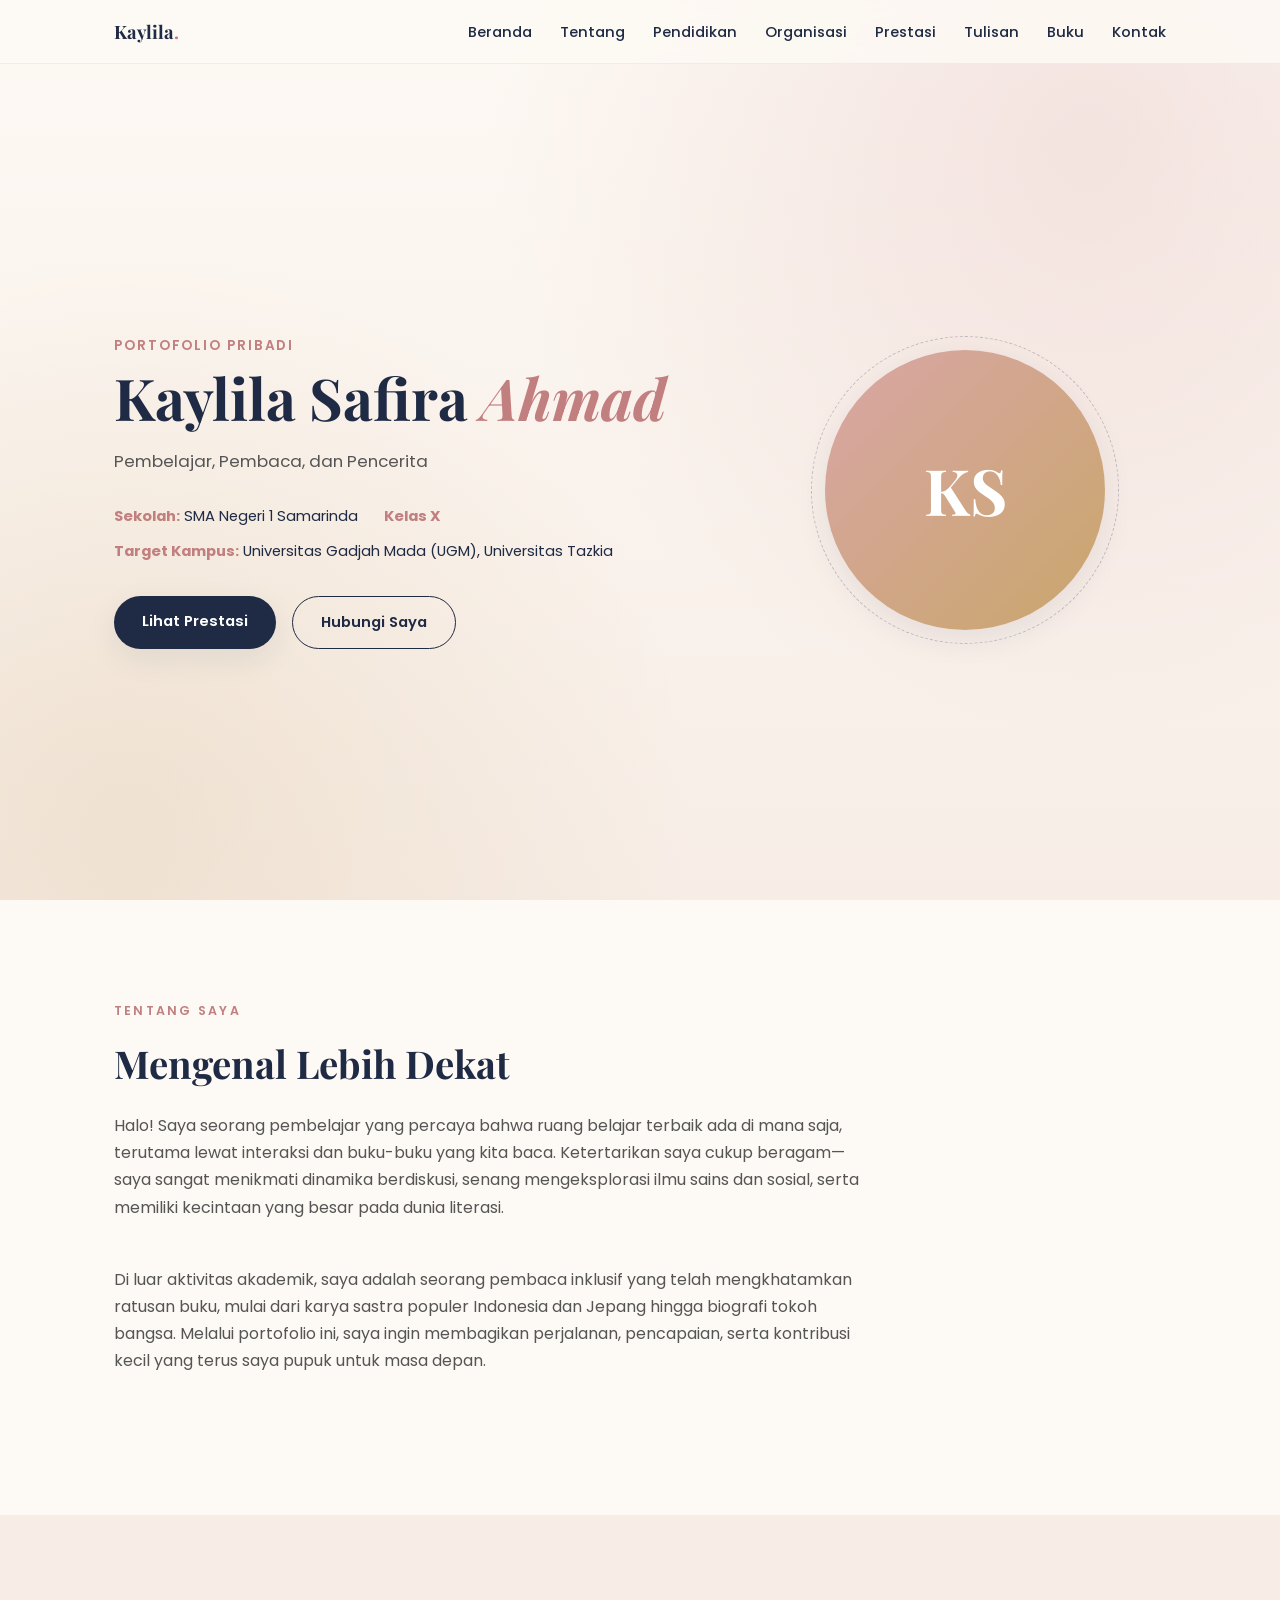
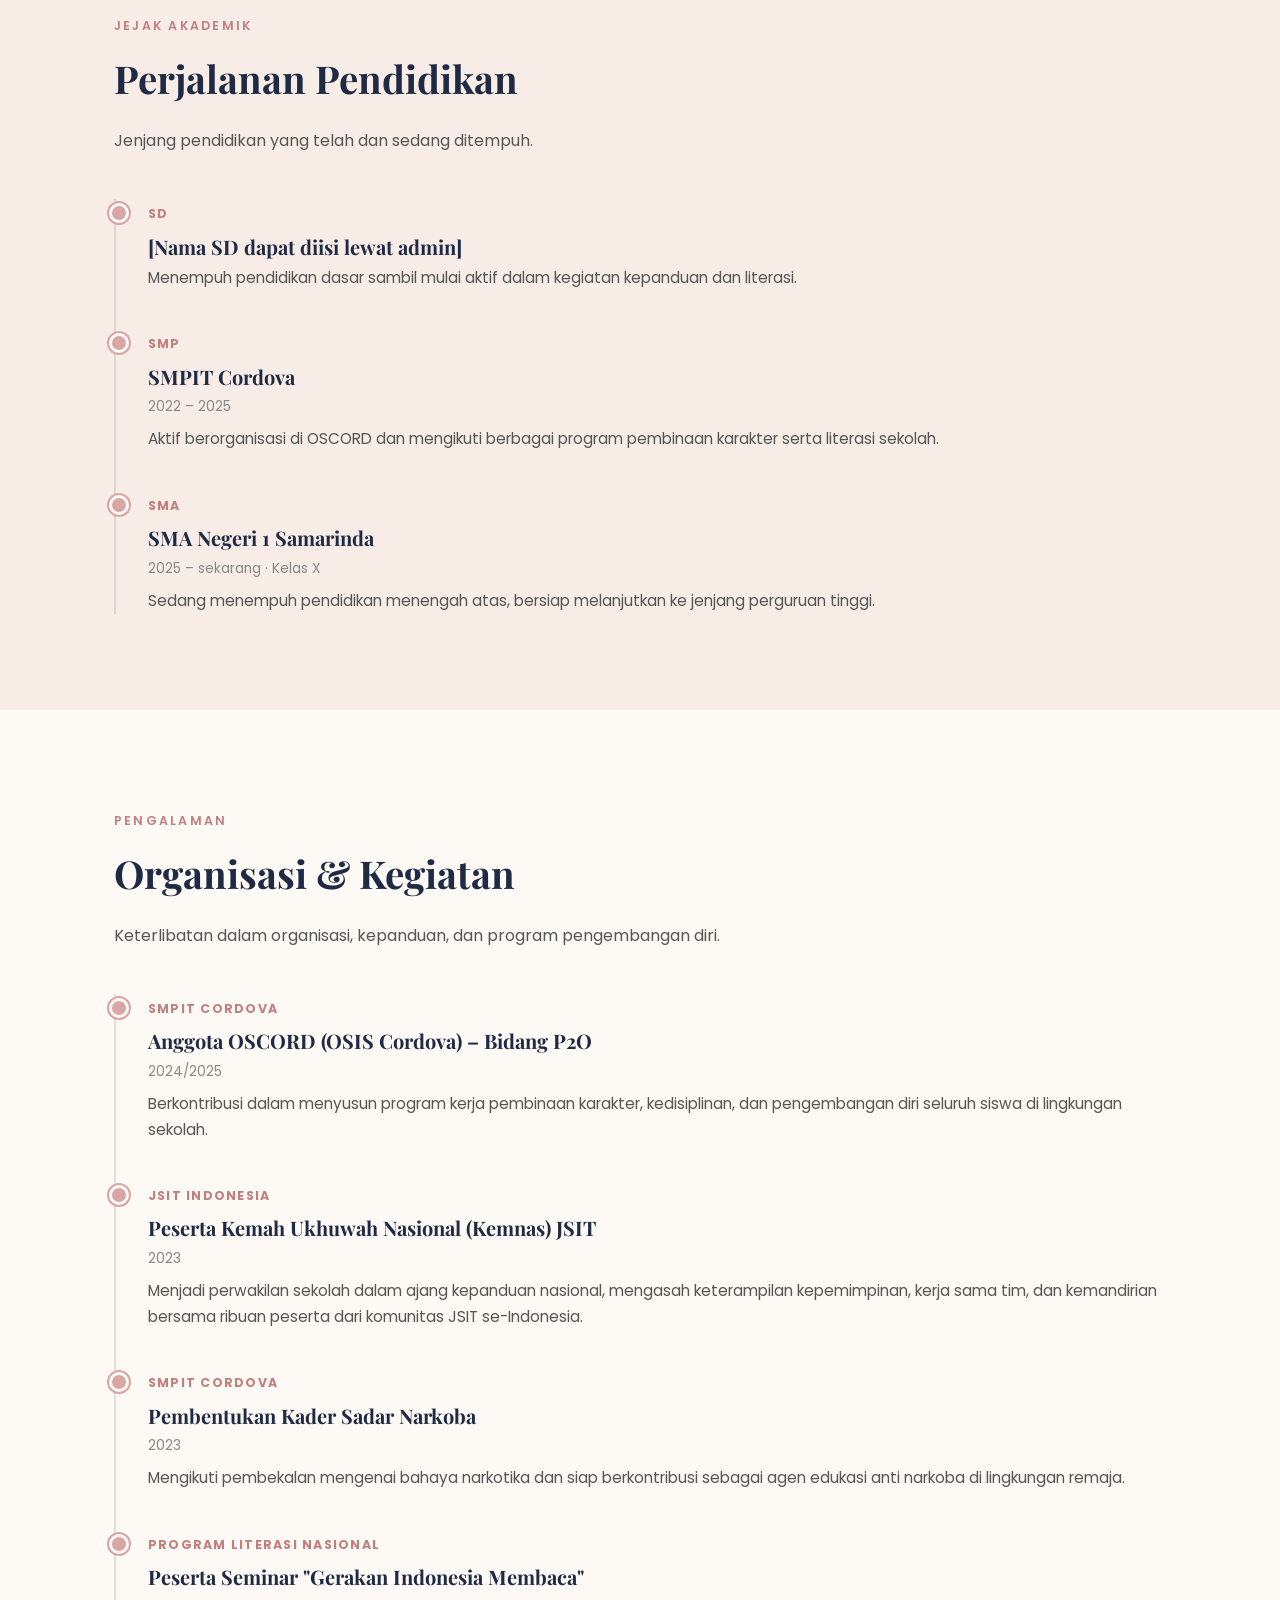
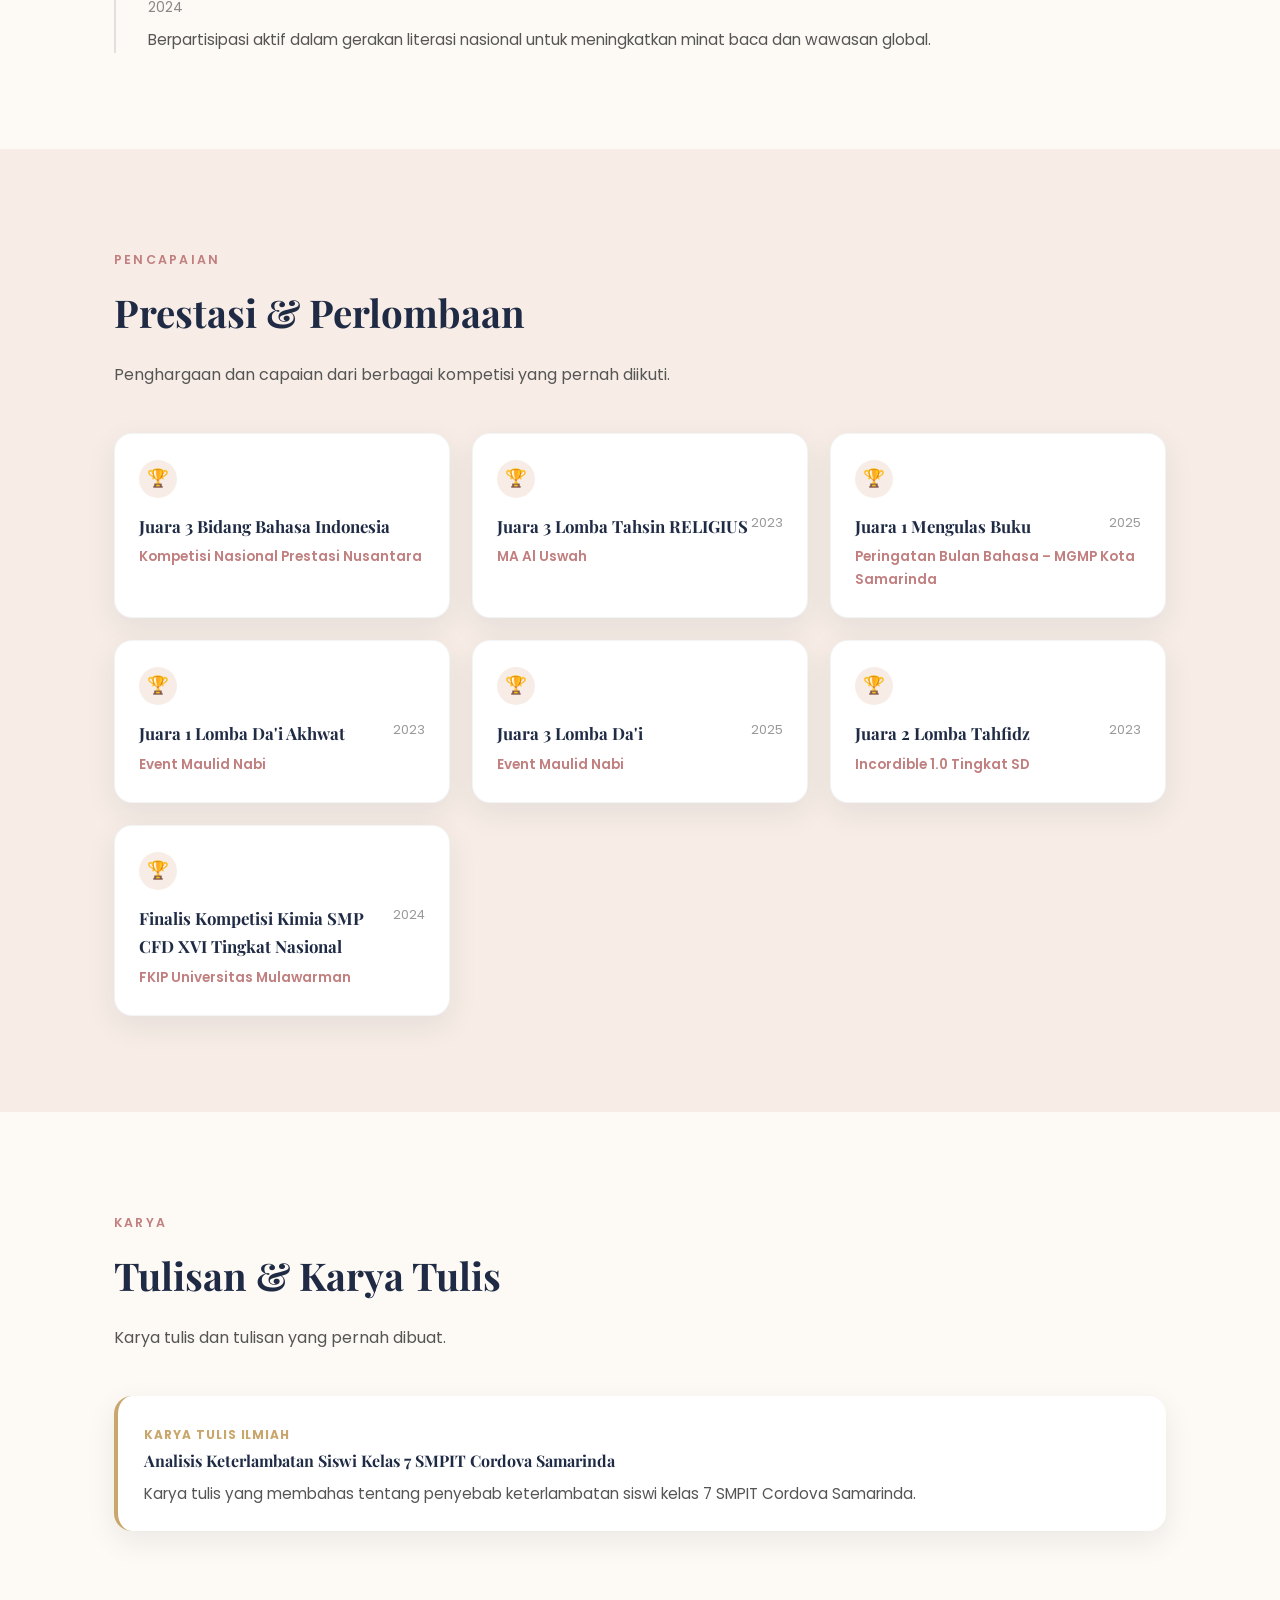
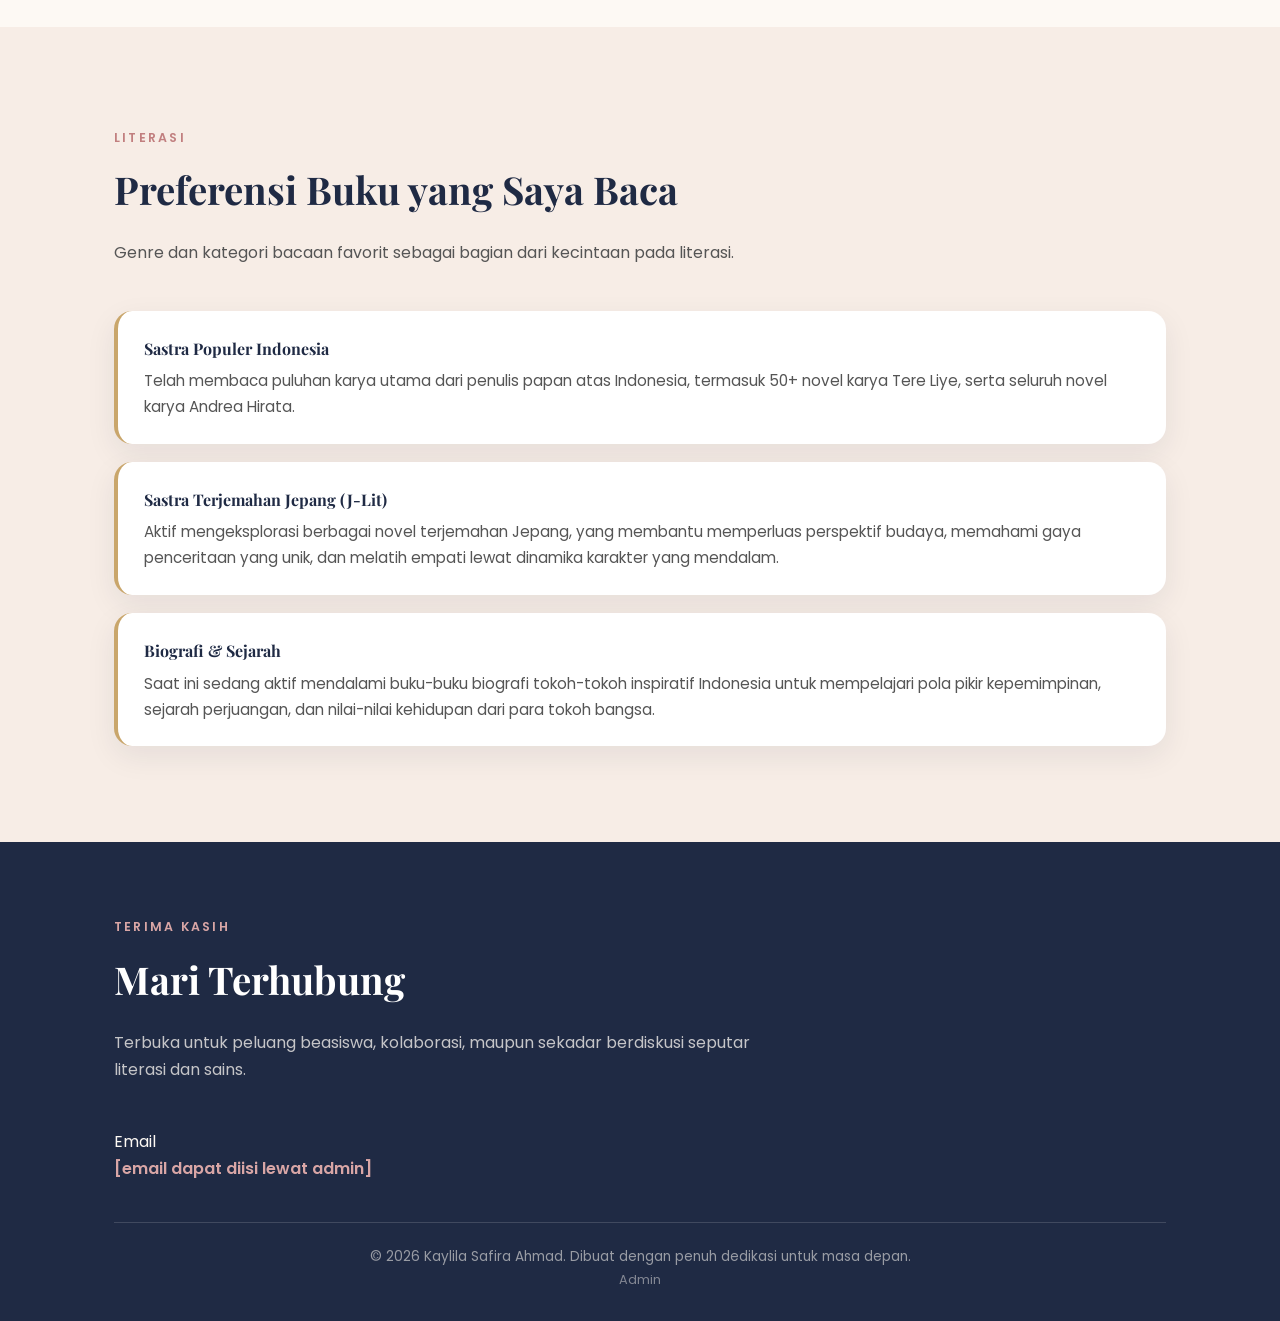
==== index.html @ 3840104f "Initial commit: website portofolio Kaylila" ====
<!DOCTYPE html>
<html lang="id">
<head>
<meta charset="UTF-8">
<meta name="viewport" content="width=device-width, initial-scale=1.0">
<title>Kaylila Safira Ahmad — Portofolio</title>
<meta name="description" content="Portofolio pencapaian dan prestasi akademik Kaylila Safira Ahmad.">
<link rel="preconnect" href="https://fonts.googleapis.com">
<link href="https://fonts.googleapis.com/css2?family=Playfair+Display:wght@600;700&family=Poppins:wght@300;400;500;600;700&display=swap" rel="stylesheet">
<link rel="stylesheet" href="style.css">
</head>
<body>

<nav class="navbar">
  <div class="nav-inner">
    <div class="nav-brand">Kaylila<span>.</span></div>
    <ul class="nav-links" id="navLinks">
      <li><a href="#beranda">Beranda</a></li>
      <li><a href="#tentang">Tentang</a></li>
      <li><a href="#pendidikan">Pendidikan</a></li>
      <li><a href="#organisasi">Organisasi</a></li>
      <li><a href="#prestasi">Prestasi</a></li>
      <li><a href="#tulisan">Tulisan</a></li>
      <li><a href="#buku">Buku</a></li>
      <li><a href="#kontak">Kontak</a></li>
    </ul>
    <button class="nav-toggle" id="navToggle">&#9776;</button>
  </div>
</nav>

<header class="hero" id="beranda">
  <div class="container">
    <div>
      <span class="hero-eyebrow">Portofolio Pribadi</span>
      <h1 id="heroName">Kaylila Safira <span class="accent">Ahmad</span></h1>
      <p id="heroTagline">Pembelajar, pembaca, dan pencerita.</p>
      <div class="hero-meta" id="heroMeta"></div>
      <div class="btn-row">
        <a href="#prestasi" class="btn btn-primary">Lihat Prestasi</a>
        <a href="#kontak" class="btn btn-outline">Hubungi Saya</a>
      </div>
    </div>
    <div class="hero-photo-wrap">
      <div class="hero-photo" id="heroPhoto"><span class="initials">KS</span></div>
    </div>
  </div>
</header>

<section class="section" id="tentang">
  <div class="container">
    <span class="eyebrow">Tentang Saya</span>
    <h2 class="section-title">Mengenal Lebih Dekat</h2>
    <p class="section-desc" id="aboutIntro" style="max-width:760px;"></p>
    <p class="section-desc" id="aboutMore" style="max-width:760px;"></p>
  </div>
</section>

<section class="section section-alt" id="pendidikan">
  <div class="container">
    <span class="eyebrow">Jejak Akademik</span>
    <h2 class="section-title">Perjalanan Pendidikan</h2>
    <p class="section-desc">Jenjang pendidikan yang telah dan sedang ditempuh.</p>
    <div class="timeline" id="educationTimeline"></div>
  </div>
</section>

<section class="section" id="organisasi">
  <div class="container">
    <span class="eyebrow">Pengalaman</span>
    <h2 class="section-title">Organisasi & Kegiatan</h2>
    <p class="section-desc">Keterlibatan dalam organisasi, kepanduan, dan program pengembangan diri.</p>
    <div class="timeline" id="orgTimeline"></div>
  </div>
</section>

<section class="section section-alt" id="prestasi">
  <div class="container">
    <span class="eyebrow">Pencapaian</span>
    <h2 class="section-title">Prestasi & Perlombaan</h2>
    <p class="section-desc">Penghargaan dan capaian dari berbagai kompetisi yang pernah diikuti.</p>
    <div class="grid-cards" id="achievementGrid"></div>
  </div>
</section>

<section class="section" id="tulisan">
  <div class="container">
    <span class="eyebrow">Karya</span>
    <h2 class="section-title">Tulisan & Karya Tulis</h2>
    <p class="section-desc">Karya tulis dan tulisan yang pernah dibuat.</p>
    <div class="list-block" id="writingsList"></div>
  </div>
</section>

<section class="section section-alt" id="buku">
  <div class="container">
    <span class="eyebrow">Literasi</span>
    <h2 class="section-title">Preferensi Buku yang Saya Baca</h2>
    <p class="section-desc">Genre dan kategori bacaan favorit sebagai bagian dari kecintaan pada literasi.</p>
    <div class="list-block" id="booksList"></div>
  </div>
</section>

<footer class="footer" id="kontak">
  <div class="container">
    <span class="eyebrow" style="color:var(--rose);">Terima Kasih</span>
    <h2 class="section-title">Mari Terhubung</h2>
    <p class="section-desc">Terbuka untuk peluang beasiswa, kolaborasi, maupun sekadar berdiskusi seputar literasi dan sains.</p>
    <div class="footer-grid footer-contact">
      <div>
        <div>Email</div>
        <a id="contactEmail" href="#">-</a>
      </div>
      <div id="contactIgWrap" style="display:none;">
        <div>Instagram</div>
        <a id="contactIg" href="#" target="_blank">-</a>
      </div>
    </div>
    <div class="footer-bottom">
      &copy; <span id="year"></span> Kaylila Safira Ahmad. Dibuat dengan penuh dedikasi untuk masa depan.
      <br><a href="admin.html" class="footer-admin">Admin</a>
    </div>
  </div>
</footer>

<script src="data.js"></script>
<script src="main.js"></script>
</body>
</html>
---- style.css ----
/* ===== Portofolio Kaylila Safira Ahmad — style.css ===== */
:root{
  --navy:#1f2a44;
  --navy-deep:#141b30;
  --cream:#fdf9f4;
  --cream-soft:#f7ede6;
  --rose:#d9a6a6;
  --rose-deep:#c17f7f;
  --gold:#c9a66b;
  --charcoal:#2b2b2b;
  --white:#ffffff;
  --shadow: 0 10px 30px rgba(31,42,68,0.08);
  --radius: 18px;
}

*{box-sizing:border-box;}
html{scroll-behavior:smooth;}
body{
  margin:0;
  font-family:'Poppins',sans-serif;
  color:var(--charcoal);
  background:var(--cream);
  line-height:1.7;
  overflow-x:hidden;
}
h1,h2,h3,h4{
  font-family:'Playfair Display',serif;
  color:var(--navy);
  margin:0 0 .5rem;
}
a{text-decoration:none;color:inherit;}
img{max-width:100%;display:block;}
.container{max-width:1100px;margin:0 auto;padding:0 24px;}
.eyebrow{
  font-size:.78rem;
  letter-spacing:.18em;
  text-transform:uppercase;
  color:var(--rose-deep);
  font-weight:600;
  margin-bottom:.6rem;
  display:inline-block;
}
.section{padding:96px 0;position:relative;}
.section-alt{background:var(--cream-soft);}
.section-title{font-size:clamp(1.8rem,3vw,2.6rem);margin-bottom:1rem;}
.section-desc{max-width:640px;color:#555;margin-bottom:2.8rem;}

/* NAV */
.navbar{
  position:fixed;top:0;left:0;right:0;z-index:100;
  background:rgba(253,249,244,.85);
  backdrop-filter:blur(10px);
  border-bottom:1px solid rgba(31,42,68,.06);
}
.nav-inner{display:flex;align-items:center;justify-content:space-between;padding:16px 24px;max-width:1100px;margin:0 auto;}
.nav-brand{font-family:'Playfair Display',serif;font-weight:700;font-size:1.15rem;color:var(--navy);}
.nav-brand span{color:var(--rose-deep);}
.nav-links{display:flex;gap:28px;list-style:none;margin:0;padding:0;}
.nav-links a{font-size:.92rem;font-weight:500;color:var(--navy);position:relative;padding-bottom:4px;}
.nav-links a:after{content:"";position:absolute;left:0;bottom:0;width:0;height:2px;background:var(--rose);transition:width .25s;}
.nav-links a:hover:after{width:100%;}
.nav-toggle{display:none;background:none;border:none;font-size:1.4rem;color:var(--navy);cursor:pointer;}

/* HERO */
.hero{
  min-height:100vh;
  display:flex;align-items:center;
  background:
    radial-gradient(circle at 85% 15%, rgba(217,166,166,.25), transparent 45%),
    radial-gradient(circle at 10% 90%, rgba(201,166,107,.18), transparent 40%),
    linear-gradient(180deg,var(--cream) 0%, var(--cream-soft) 100%);
  padding-top:80px;
  position:relative;
}
.hero .container{display:grid;grid-template-columns:1.2fr .8fr;gap:48px;align-items:center;}
.hero-eyebrow{color:var(--rose-deep);font-weight:600;letter-spacing:.14em;text-transform:uppercase;font-size:.85rem;}
.hero h1{font-size:clamp(2.4rem,5vw,3.6rem);line-height:1.15;margin:.4rem 0 1rem;}
.hero h1 .accent{color:var(--rose-deep);font-style:italic;}
.hero p{max-width:520px;color:#555;font-size:1.05rem;margin-bottom:1.8rem;}
.hero-meta{display:flex;flex-wrap:wrap;gap:10px 26px;margin-bottom:2rem;font-size:.92rem;color:var(--navy);}
.hero-meta b{color:var(--rose-deep);}
.btn-row{display:flex;gap:16px;flex-wrap:wrap;}
.btn{
  display:inline-block;padding:13px 28px;border-radius:999px;font-weight:600;font-size:.92rem;
  transition:transform .2s, box-shadow .2s;
}
.btn-primary{background:var(--navy);color:var(--white);box-shadow:var(--shadow);}
.btn-primary:hover{transform:translateY(-2px);}
.btn-outline{border:1.5px solid var(--navy);color:var(--navy);}
.btn-outline:hover{background:var(--navy);color:var(--white);}

.hero-photo-wrap{display:flex;justify-content:center;}
.hero-photo{
  width:280px;height:280px;border-radius:50%;
  display:flex;align-items:center;justify-content:center;
  background:linear-gradient(135deg,var(--rose) 0%, var(--gold) 100%);
  box-shadow:var(--shadow);position:relative;
}
.hero-photo:before{
  content:"";position:absolute;inset:-14px;border-radius:50%;
  border:1.5px dashed rgba(31,42,68,.25);
}
.hero-photo .initials{font-family:'Playfair Display',serif;font-size:4rem;color:var(--white);font-weight:700;}
.hero-photo img{width:100%;height:100%;object-fit:cover;border-radius:50%;}

/* TIMELINE (Pendidikan / Organisasi) */
.timeline{position:relative;padding-left:32px;border-left:2px solid rgba(31,42,68,.12);}
.timeline-item{position:relative;margin-bottom:38px;}
.timeline-item:last-child{margin-bottom:0;}
.timeline-item:before{
  content:"";position:absolute;left:-39px;top:4px;width:14px;height:14px;border-radius:50%;
  background:var(--rose);border:3px solid var(--cream);box-shadow:0 0 0 2px var(--rose);
}
.timeline-item .level{font-size:.78rem;letter-spacing:.1em;text-transform:uppercase;color:var(--rose-deep);font-weight:700;}
.timeline-item h3{font-size:1.25rem;margin:.2rem 0 .1rem;}
.timeline-item .period{font-size:.85rem;color:#888;margin-bottom:.5rem;display:block;}
.timeline-item p{color:#555;margin:0;font-size:.96rem;}

/* CARDS grid (Prestasi) */
.grid-cards{display:grid;grid-template-columns:repeat(auto-fit,minmax(260px,1fr));gap:22px;}
.card{
  background:var(--white);border-radius:var(--radius);padding:26px 24px;
  box-shadow:var(--shadow);border:1px solid rgba(31,42,68,.05);
  transition:transform .2s;
}
.card:hover{transform:translateY(-4px);}
.card .badge{
  width:38px;height:38px;border-radius:50%;background:var(--cream-soft);
  display:flex;align-items:center;justify-content:center;color:var(--gold);font-size:1.1rem;margin-bottom:14px;
}
.card h4{font-size:1.05rem;margin-bottom:.3rem;}
.card .event{font-size:.85rem;color:var(--rose-deep);font-weight:600;}
.card .year{float:right;font-size:.8rem;color:#999;}

/* Writings / Books list */
.list-block{display:flex;flex-direction:column;gap:18px;}
.list-item{
  background:var(--white);border-radius:var(--radius);padding:24px 26px;
  box-shadow:var(--shadow);border-left:4px solid var(--gold);
}
.list-item h4{margin-bottom:.3rem;}
.list-item .tag{font-size:.75rem;text-transform:uppercase;letter-spacing:.08em;color:var(--gold);font-weight:700;}
.list-item p{margin:.4rem 0 0;color:#555;font-size:.95rem;}

/* CONTACT / FOOTER */
.footer{background:var(--navy);color:var(--cream);padding:70px 0 30px;}
.footer h2{color:var(--white);}
.footer .section-desc{color:rgba(253,249,244,.75);}
.footer-grid{display:flex;flex-wrap:wrap;gap:40px;justify-content:space-between;margin-bottom:40px;}
.footer-contact a{color:var(--rose);font-weight:600;}
.footer-admin{font-size:.8rem;color:rgba(253,249,244,.45);}
.footer-bottom{border-top:1px solid rgba(253,249,244,.15);padding-top:22px;text-align:center;font-size:.85rem;color:rgba(253,249,244,.55);}

/* Decorative divider */
.divider-flourish{text-align:center;color:var(--rose);font-size:1.4rem;letter-spacing:.4em;margin:0 0 2.4rem;opacity:.6;}

@media (max-width:820px){
  .hero .container{grid-template-columns:1fr;text-align:center;}
  .hero-meta{justify-content:center;}
  .btn-row{justify-content:center;}
  .hero-photo-wrap{order:-1;}
  .nav-links{
    position:fixed;top:64px;right:24px;background:var(--white);flex-direction:column;
    padding:18px 24px;border-radius:14px;box-shadow:var(--shadow);display:none;gap:16px;
  }
  .nav-links.open{display:flex;}
  .nav-toggle{display:block;}
  .timeline{padding-left:24px;}
}
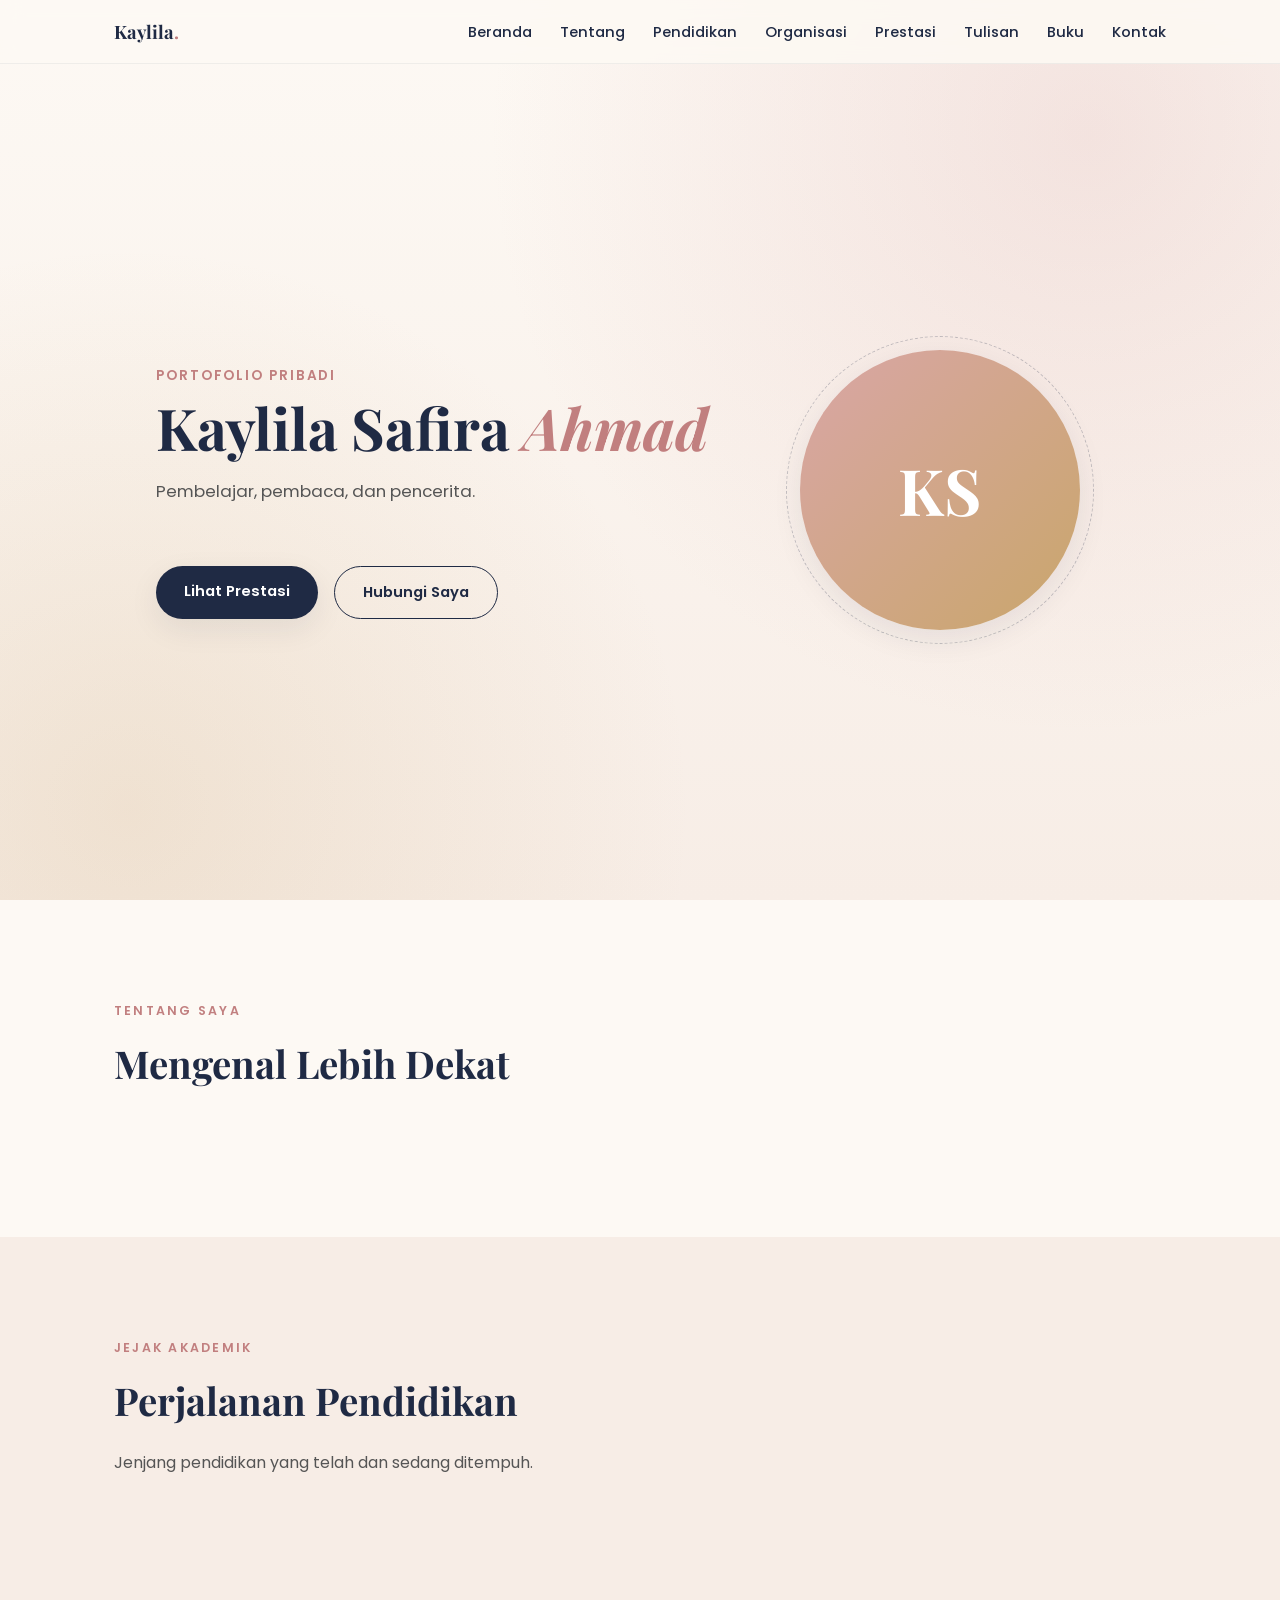
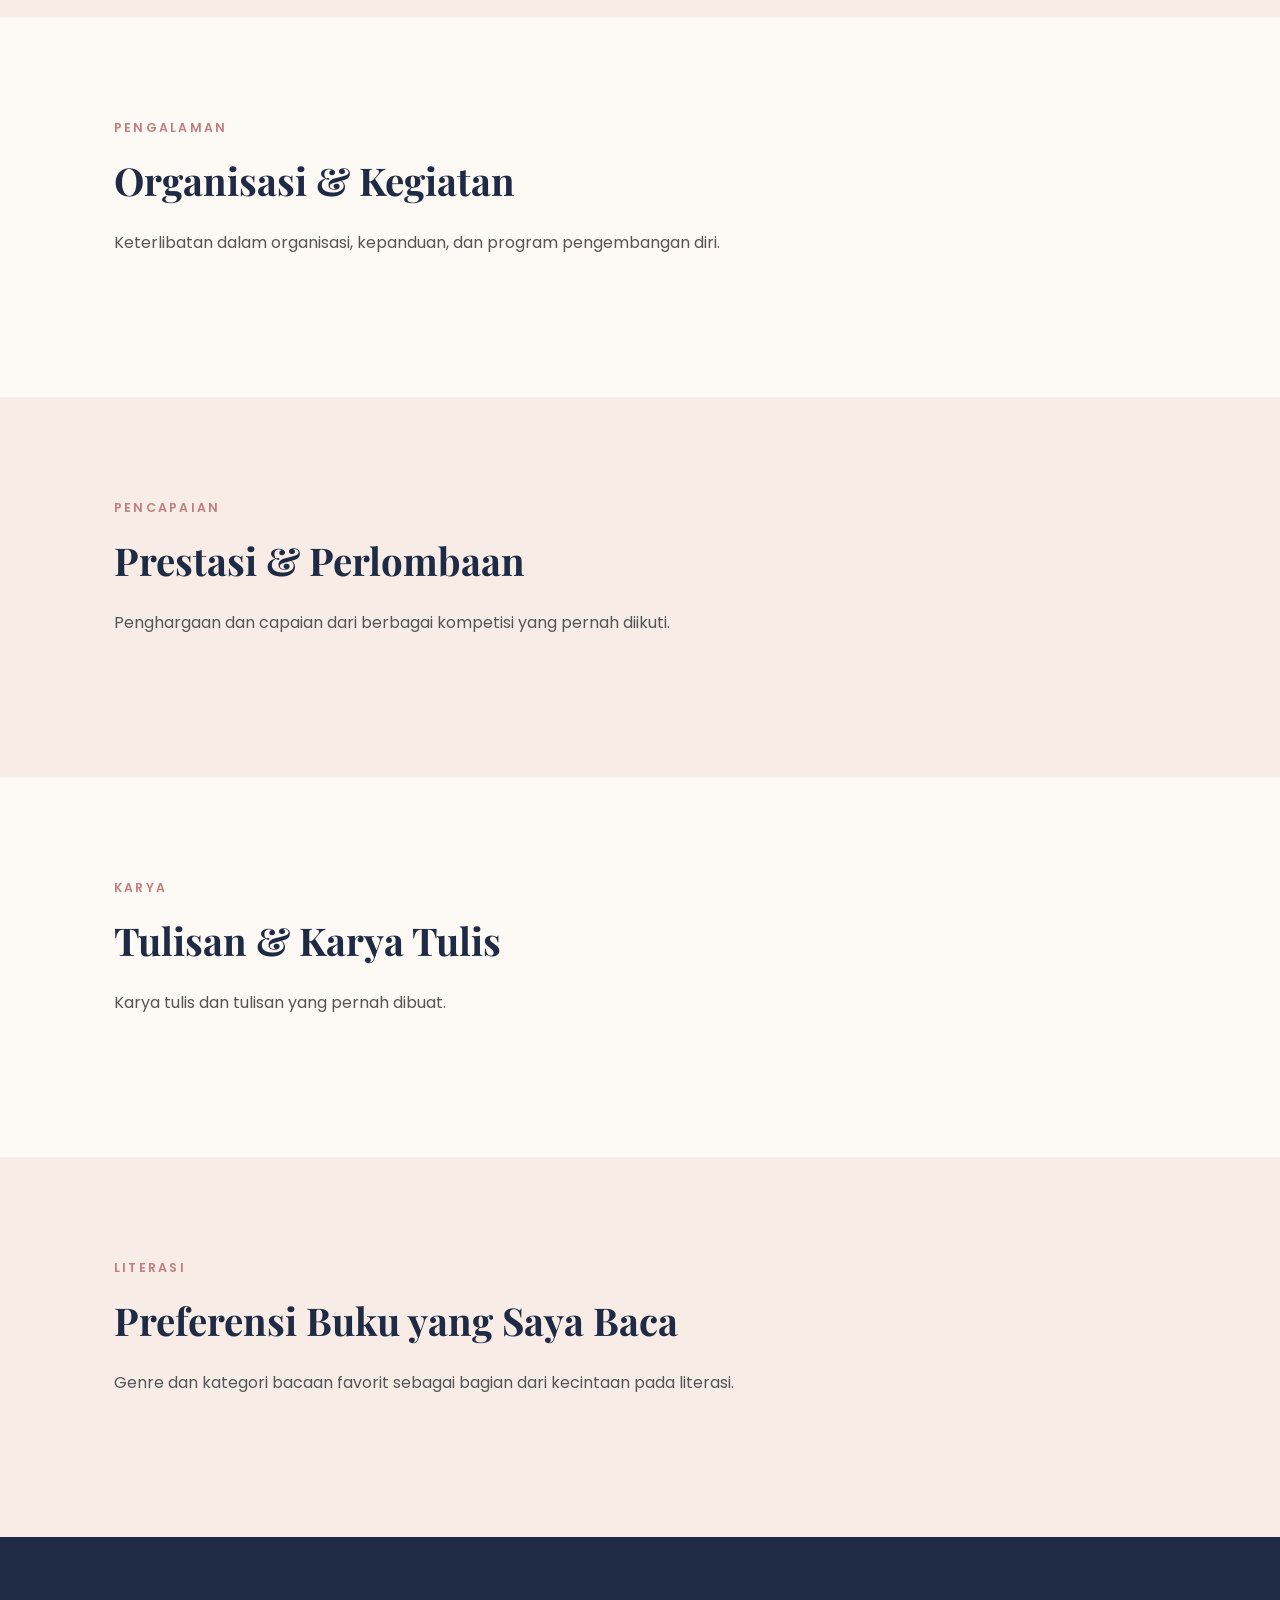
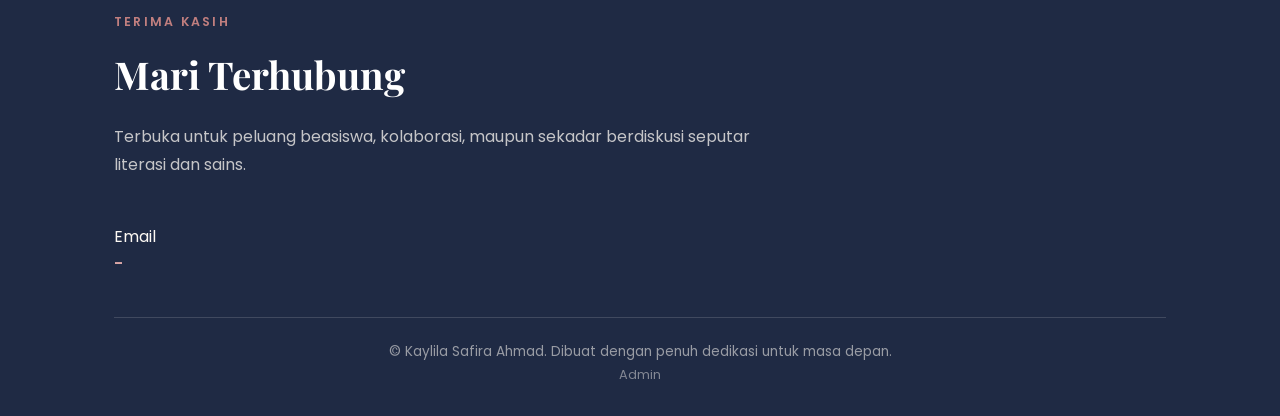
==== commit 0a50b9e1: "Add files via upload" ====
--- a/index.html
+++ b/index.html
@@ -6,7 +6,7 @@
 <title>Kaylila Safira Ahmad — Portofolio</title>
 <meta name="description" content="Portofolio pencapaian dan prestasi akademik Kaylila Safira Ahmad.">
 <link rel="preconnect" href="https://fonts.googleapis.com">
-<link href="https://fonts.googleapis.com/css2?family=Playfair+Display:wght@600;700&family=Poppins:wght@300;400;500;600;700&display=swap" rel="stylesheet">
+<link href="https://fonts.googleapis.com/css2?family=Playfair+Display:ital,wght@0,500;0,600;0,700;1,600;1,700&family=Poppins:wght@300;400;500;600&display=swap" rel="stylesheet">
 <link rel="stylesheet" href="style.css">
 </head>
 <body>
@@ -46,7 +46,7 @@
   </div>
 </header>
 
-<section class="section" id="tentang">
+<section class="section reveal" id="tentang">
   <div class="container">
     <span class="eyebrow">Tentang Saya</span>
     <h2 class="section-title">Mengenal Lebih Dekat</h2>
@@ -55,7 +55,7 @@
   </div>
 </section>
 
-<section class="section section-alt" id="pendidikan">
+<section class="section section-alt reveal" id="pendidikan">
   <div class="container">
     <span class="eyebrow">Jejak Akademik</span>
     <h2 class="section-title">Perjalanan Pendidikan</h2>
@@ -64,7 +64,7 @@
   </div>
 </section>
 
-<section class="section" id="organisasi">
+<section class="section reveal" id="organisasi">
   <div class="container">
     <span class="eyebrow">Pengalaman</span>
     <h2 class="section-title">Organisasi & Kegiatan</h2>
@@ -73,7 +73,7 @@
   </div>
 </section>
 
-<section class="section section-alt" id="prestasi">
+<section class="section section-alt reveal" id="prestasi">
   <div class="container">
     <span class="eyebrow">Pencapaian</span>
     <h2 class="section-title">Prestasi & Perlombaan</h2>
@@ -82,7 +82,7 @@
   </div>
 </section>
 
-<section class="section" id="tulisan">
+<section class="section reveal" id="tulisan">
   <div class="container">
     <span class="eyebrow">Karya</span>
     <h2 class="section-title">Tulisan & Karya Tulis</h2>
@@ -91,7 +91,7 @@
   </div>
 </section>
 
-<section class="section section-alt" id="buku">
+<section class="section section-alt reveal" id="buku">
   <div class="container">
     <span class="eyebrow">Literasi</span>
     <h2 class="section-title">Preferensi Buku yang Saya Baca</h2>
@@ -102,7 +102,7 @@
 
 <footer class="footer" id="kontak">
   <div class="container">
-    <span class="eyebrow" style="color:var(--rose);">Terima Kasih</span>
+    <span class="eyebrow">Terima Kasih</span>
     <h2 class="section-title">Mari Terhubung</h2>
     <p class="section-desc">Terbuka untuk peluang beasiswa, kolaborasi, maupun sekadar berdiskusi seputar literasi dan sains.</p>
     <div class="footer-grid footer-contact">
@@ -123,6 +123,4 @@
 </footer>
 
 <script src="data.js"></script>
-<script src="main.js"></script>
-</body>
-</html>
+<script src="main.js"></s
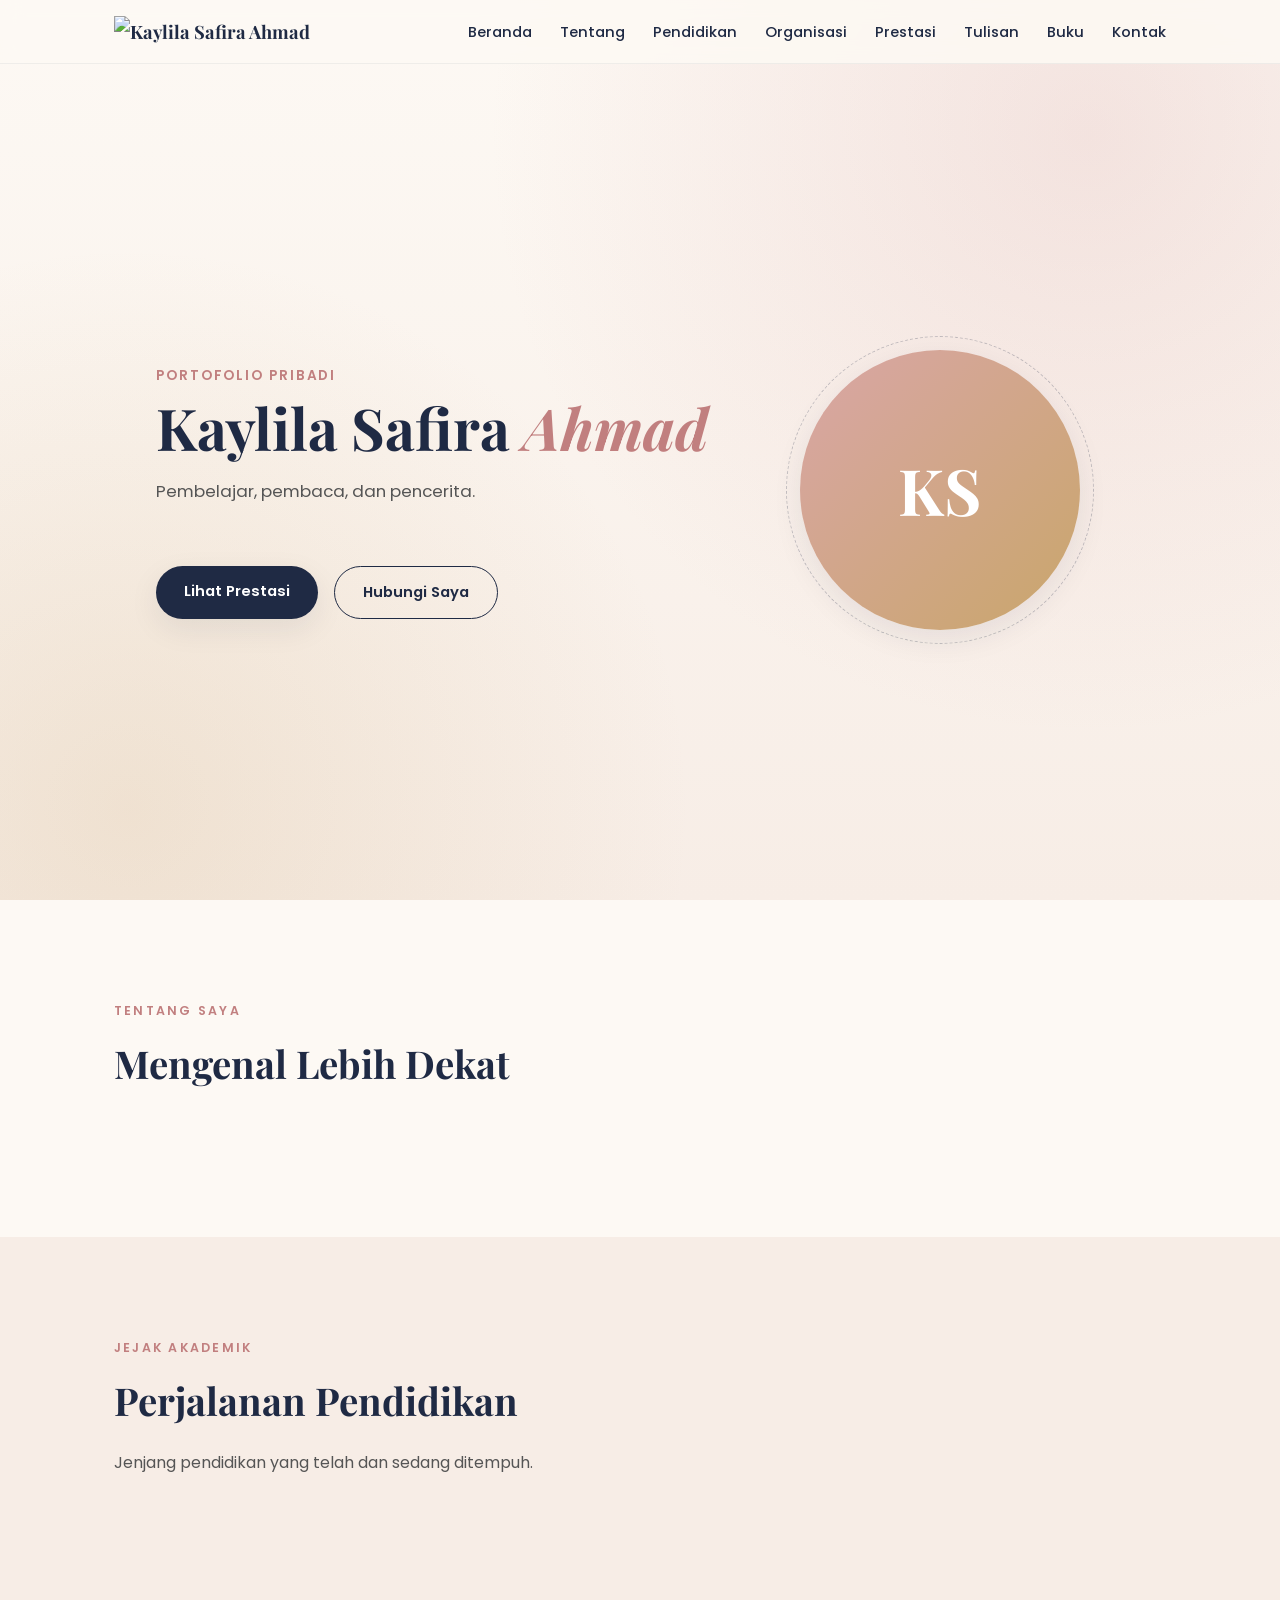
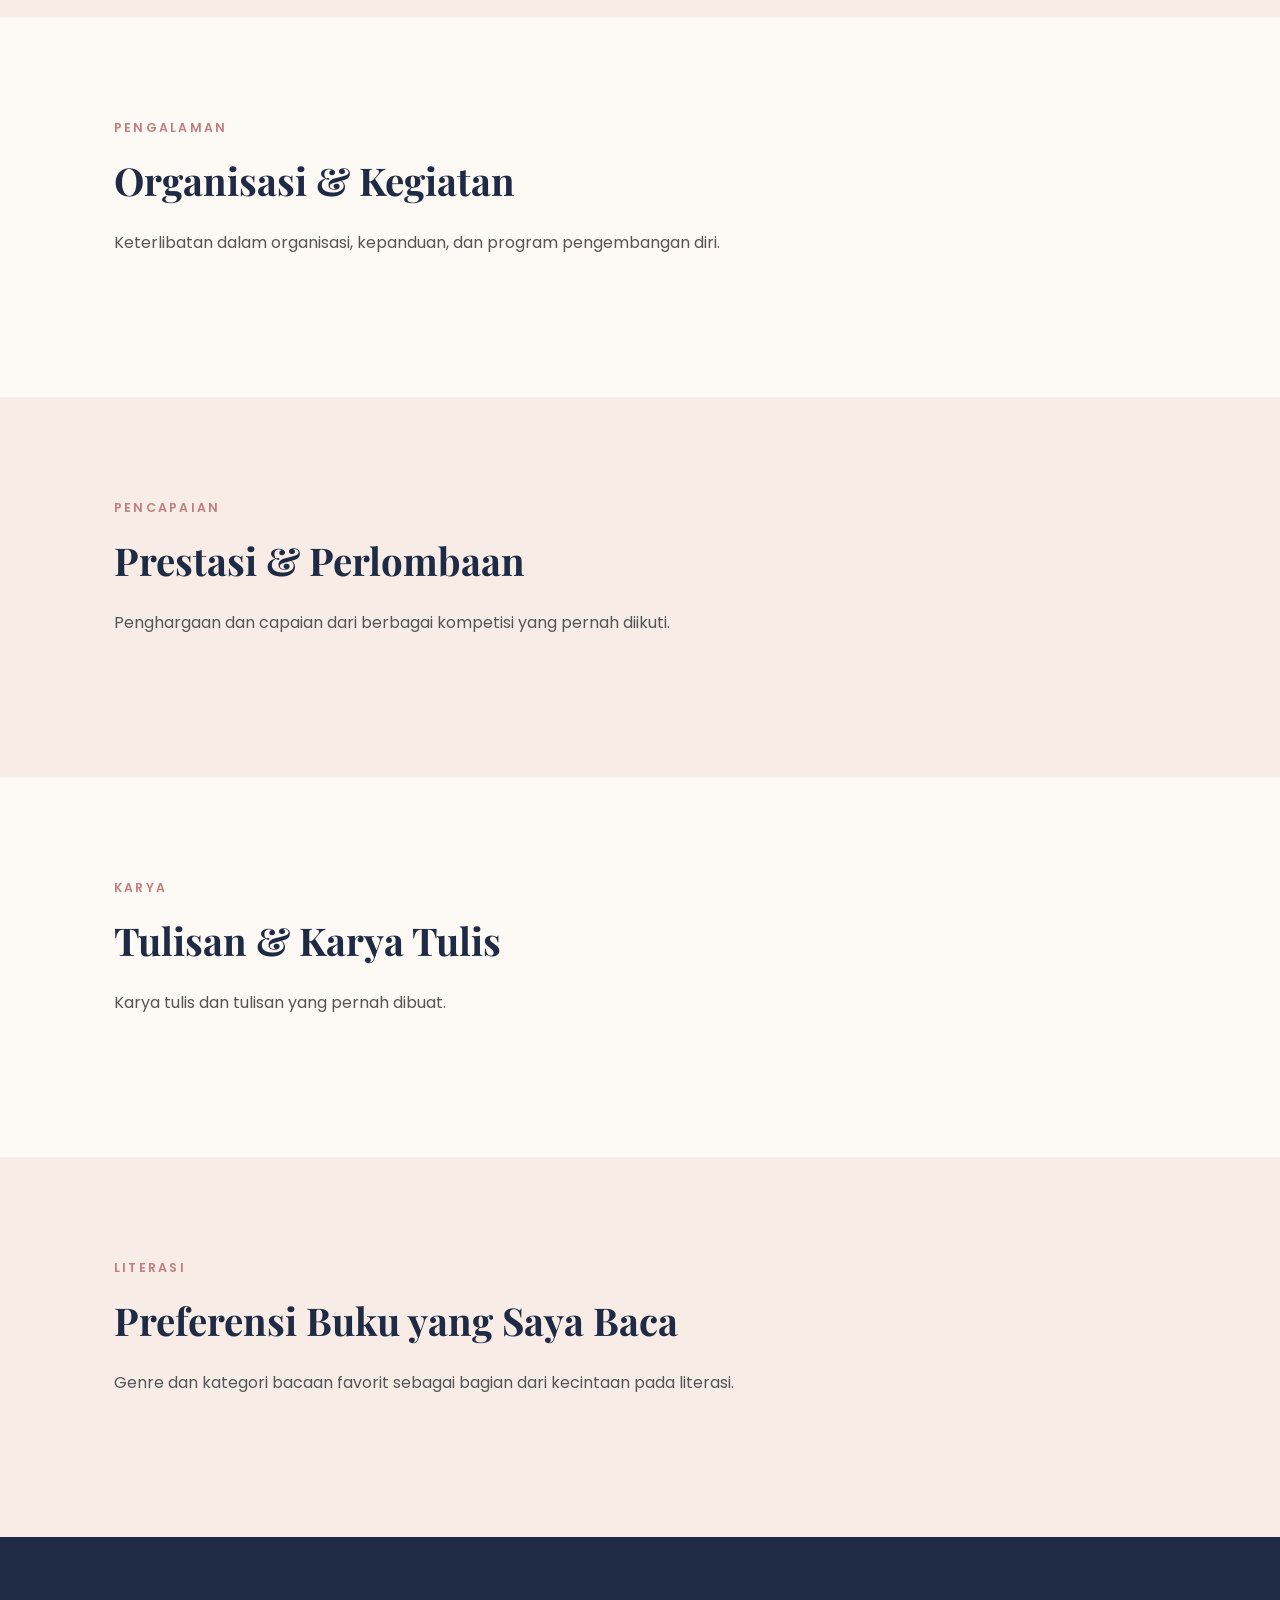
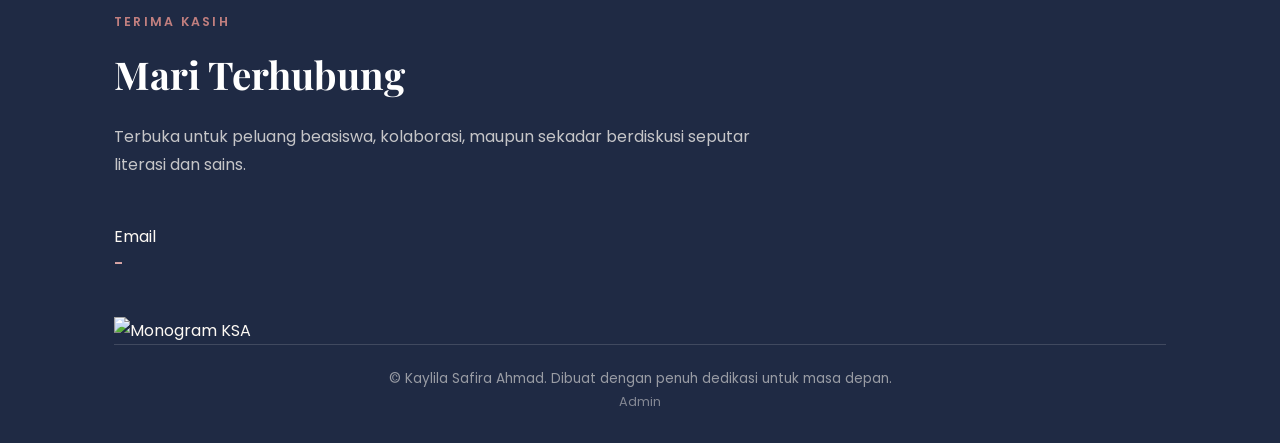
==== commit 1d6c4d48: "Add files via upload" ====
--- a/index.html
+++ b/index.html
@@ -13,7 +13,7 @@
 
 <nav class="navbar">
   <div class="nav-inner">
-    <div class="nav-brand">Kaylila<span>.</span></div>
+    <a href="#beranda" class="nav-brand"><img src="logo-nav.png" alt="Kaylila Safira Ahmad"></a>
     <ul class="nav-links" id="navLinks">
       <li><a href="#beranda">Beranda</a></li>
       <li><a href="#tentang">Tentang</a></li>
@@ -115,6 +115,7 @@
         <a id="contactIg" href="#" target="_blank">-</a>
       </div>
     </div>
+    <div class="footer-logo"><img src="logo-nav.png" alt="Monogram KSA"></div>
     <div class="footer-bottom">
       &copy; <span id="year"></span> Kaylila Safira Ahmad. Dibuat dengan penuh dedikasi untuk masa depan.
       <br><a href="admin.html" class="footer-admin">Admin</a>
